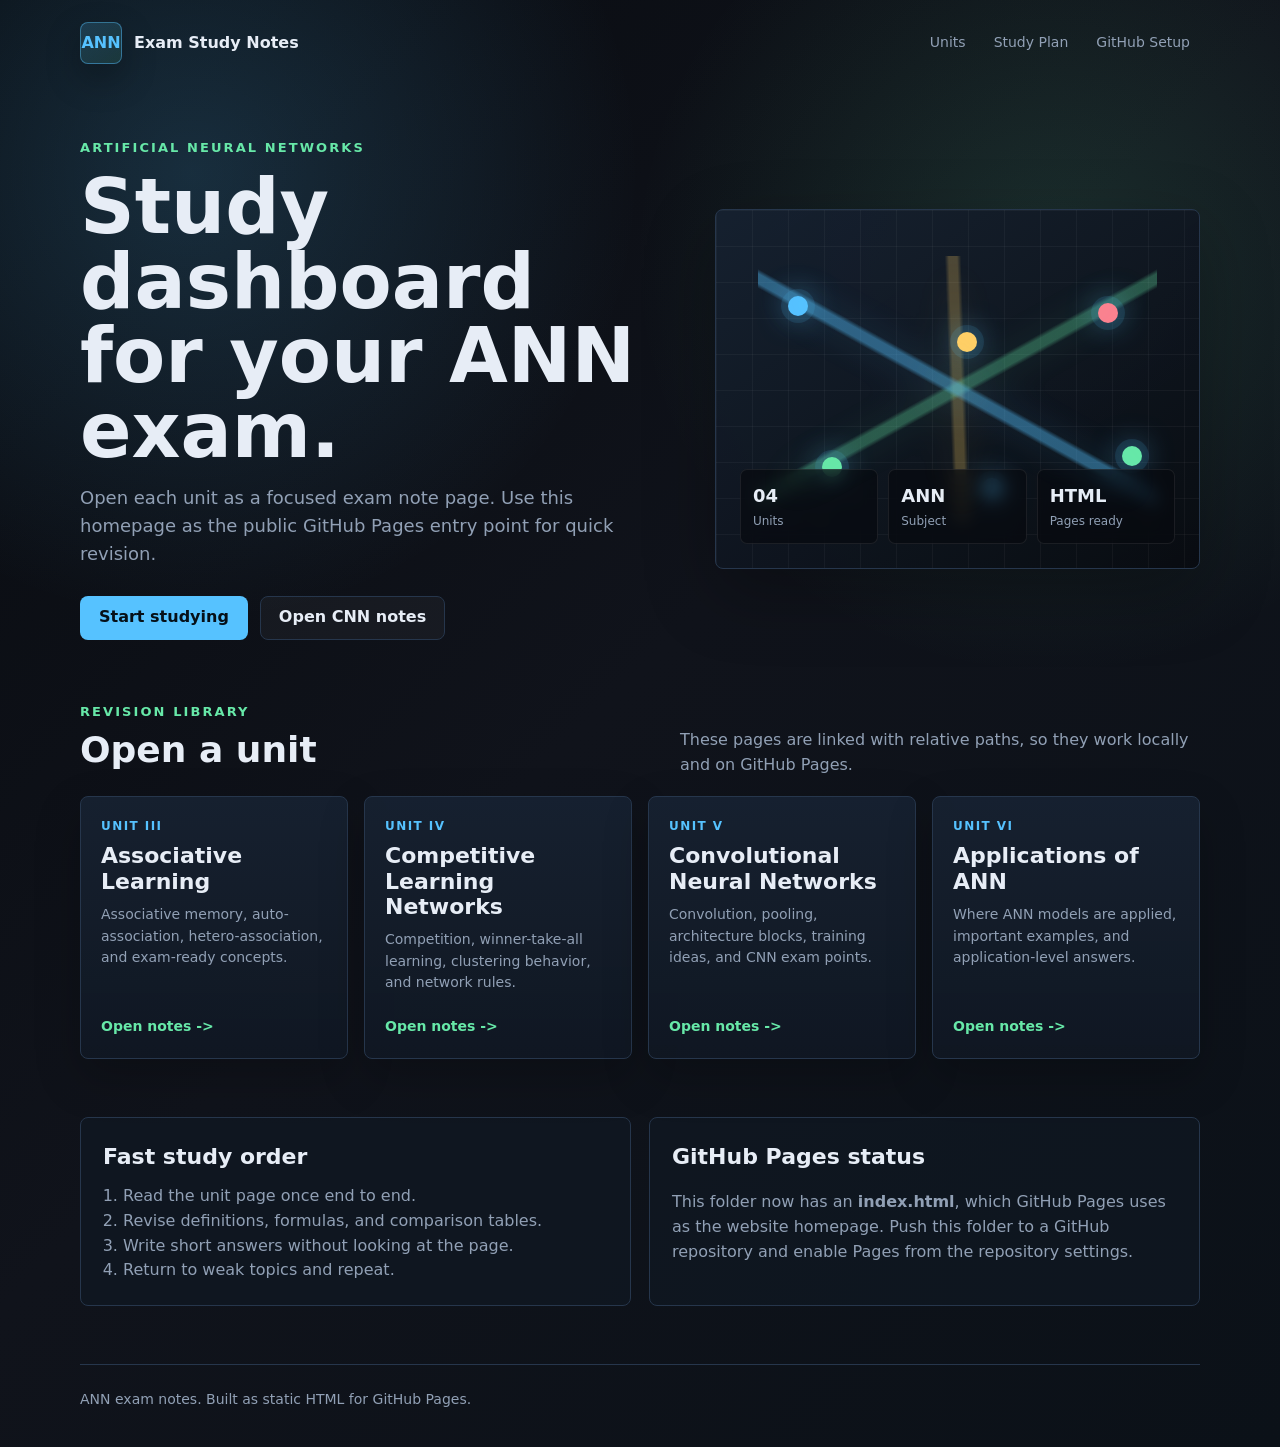
==== index.html @ 89506bb9 "Add ANN study notes site" ====
<!DOCTYPE html>
<html lang="en">
<head>
<meta charset="UTF-8">
<meta name="viewport" content="width=device-width, initial-scale=1.0">
<meta name="description" content="Artificial Neural Networks exam study notes for Units III, IV, V, and VI.">
<title>ANN Exam Study Notes</title>
<style>
:root {
  --bg: #080b10;
  --surface: #101722;
  --surface-2: #162131;
  --border: #26364c;
  --text: #e7edf6;
  --muted: #91a0b5;
  --accent: #56c2ff;
  --accent-2: #67e8a8;
  --accent-3: #ffcf66;
  --accent-4: #ff7f8f;
  --shadow: rgba(0, 0, 0, 0.28);
}

* {
  box-sizing: border-box;
}

html {
  scroll-behavior: smooth;
}

body {
  margin: 0;
  min-height: 100vh;
  background:
    radial-gradient(circle at 15% 12%, rgba(86, 194, 255, 0.18), transparent 28rem),
    radial-gradient(circle at 82% 18%, rgba(103, 232, 168, 0.13), transparent 26rem),
    linear-gradient(135deg, #080b10 0%, #10131b 48%, #0b1118 100%);
  color: var(--text);
  font-family: Inter, ui-sans-serif, system-ui, -apple-system, BlinkMacSystemFont, "Segoe UI", sans-serif;
  line-height: 1.55;
}

a {
  color: inherit;
  text-decoration: none;
}

.shell {
  width: min(1120px, calc(100% - 32px));
  margin: 0 auto;
}

.topbar {
  display: flex;
  align-items: center;
  justify-content: space-between;
  gap: 20px;
  padding: 22px 0;
}

.brand {
  display: flex;
  align-items: center;
  gap: 12px;
  font-weight: 750;
  letter-spacing: 0;
}

.mark {
  width: 42px;
  height: 42px;
  display: grid;
  place-items: center;
  border: 1px solid rgba(86, 194, 255, 0.44);
  border-radius: 8px;
  background: linear-gradient(145deg, rgba(86, 194, 255, 0.18), rgba(103, 232, 168, 0.1));
  box-shadow: 0 14px 34px var(--shadow);
  color: var(--accent);
  font-weight: 900;
}

.nav {
  display: flex;
  align-items: center;
  gap: 8px;
}

.nav a {
  color: var(--muted);
  font-size: 14px;
  padding: 8px 10px;
  border-radius: 7px;
}

.nav a:hover {
  background: rgba(255, 255, 255, 0.06);
  color: var(--text);
}

.hero {
  display: grid;
  grid-template-columns: minmax(0, 1.1fr) minmax(300px, 0.9fr);
  gap: 42px;
  align-items: center;
  padding: 52px 0 44px;
}

.eyebrow {
  color: var(--accent-2);
  font-size: 13px;
  font-weight: 800;
  letter-spacing: 0.16em;
  text-transform: uppercase;
}

h1 {
  margin: 12px 0 16px;
  max-width: 780px;
  font-size: clamp(40px, 7vw, 76px);
  line-height: 0.98;
  letter-spacing: 0;
}

.lead {
  max-width: 670px;
  margin: 0;
  color: var(--muted);
  font-size: 18px;
}

.actions {
  display: flex;
  flex-wrap: wrap;
  gap: 12px;
  margin-top: 28px;
}

.button {
  display: inline-flex;
  align-items: center;
  justify-content: center;
  min-height: 44px;
  padding: 0 18px;
  border: 1px solid transparent;
  border-radius: 8px;
  font-weight: 750;
}

.button.primary {
  background: var(--accent);
  color: #061018;
}

.button.secondary {
  border-color: var(--border);
  background: rgba(255, 255, 255, 0.04);
  color: var(--text);
}

.network {
  position: relative;
  min-height: 360px;
  border: 1px solid var(--border);
  border-radius: 8px;
  overflow: hidden;
  background:
    linear-gradient(90deg, rgba(255, 255, 255, 0.04) 1px, transparent 1px),
    linear-gradient(rgba(255, 255, 255, 0.04) 1px, transparent 1px),
    linear-gradient(145deg, rgba(22, 33, 49, 0.92), rgba(8, 11, 16, 0.94));
  background-size: 36px 36px, 36px 36px, auto;
  box-shadow: 0 24px 70px var(--shadow);
}

.network::before,
.network::after {
  content: "";
  position: absolute;
  inset: 46px 42px;
  background:
    linear-gradient(29deg, transparent 0 48%, rgba(86, 194, 255, 0.46) 49% 51%, transparent 52%),
    linear-gradient(151deg, transparent 0 48%, rgba(103, 232, 168, 0.34) 49% 51%, transparent 52%),
    linear-gradient(88deg, transparent 0 48%, rgba(255, 207, 102, 0.28) 49% 51%, transparent 52%);
  opacity: 0.9;
}

.network::after {
  inset: 72px 70px;
  filter: blur(18px);
  opacity: 0.42;
}

.node {
  position: absolute;
  width: 20px;
  height: 20px;
  border-radius: 999px;
  background: var(--accent);
  box-shadow: 0 0 0 7px rgba(86, 194, 255, 0.12), 0 0 30px rgba(86, 194, 255, 0.72);
}

.node:nth-child(1) { left: 15%; top: 24%; }
.node:nth-child(2) { left: 22%; top: 69%; background: var(--accent-2); }
.node:nth-child(3) { left: 50%; top: 34%; background: var(--accent-3); }
.node:nth-child(4) { left: 55%; top: 75%; background: var(--accent); }
.node:nth-child(5) { left: 79%; top: 26%; background: var(--accent-4); }
.node:nth-child(6) { left: 84%; top: 66%; background: var(--accent-2); }

.panel {
  position: absolute;
  left: 24px;
  right: 24px;
  bottom: 24px;
  display: grid;
  grid-template-columns: repeat(3, 1fr);
  gap: 10px;
}

.metric {
  border: 1px solid rgba(255, 255, 255, 0.08);
  border-radius: 7px;
  background: rgba(8, 11, 16, 0.72);
  padding: 12px;
  backdrop-filter: blur(8px);
}

.metric strong {
  display: block;
  font-size: 18px;
}

.metric span {
  display: block;
  margin-top: 2px;
  color: var(--muted);
  font-size: 12px;
}

.section-head {
  display: flex;
  align-items: end;
  justify-content: space-between;
  gap: 20px;
  margin: 18px 0 18px;
}

.section-head h2 {
  margin: 0;
  font-size: clamp(24px, 4vw, 36px);
}

.section-head p {
  max-width: 520px;
  margin: 0;
  color: var(--muted);
}

.units {
  display: grid;
  grid-template-columns: repeat(4, minmax(0, 1fr));
  gap: 16px;
  padding-bottom: 58px;
}

.unit-card {
  min-height: 250px;
  display: flex;
  flex-direction: column;
  justify-content: space-between;
  gap: 22px;
  border: 1px solid var(--border);
  border-radius: 8px;
  padding: 20px;
  background: linear-gradient(180deg, rgba(22, 33, 49, 0.94), rgba(16, 23, 34, 0.98));
  box-shadow: 0 18px 46px rgba(0, 0, 0, 0.22);
  transition: transform 160ms ease, border-color 160ms ease, background 160ms ease;
}

.unit-card:hover {
  transform: translateY(-4px);
  border-color: rgba(86, 194, 255, 0.64);
  background: linear-gradient(180deg, rgba(25, 40, 59, 0.98), rgba(16, 23, 34, 0.98));
}

.unit-kicker {
  color: var(--accent);
  font-size: 12px;
  font-weight: 850;
  letter-spacing: 0.12em;
  text-transform: uppercase;
}

.unit-card h3 {
  margin: 8px 0 10px;
  font-size: 22px;
  line-height: 1.15;
}

.unit-card p {
  margin: 0;
  color: var(--muted);
  font-size: 14px;
}

.open {
  display: inline-flex;
  align-items: center;
  gap: 8px;
  color: var(--accent-2);
  font-size: 14px;
  font-weight: 800;
}

.quick {
  display: grid;
  grid-template-columns: 1fr 1fr;
  gap: 18px;
  padding: 0 0 58px;
}

.note-box {
  border: 1px solid var(--border);
  border-radius: 8px;
  padding: 22px;
  background: rgba(16, 23, 34, 0.74);
}

.note-box h2 {
  margin: 0 0 10px;
  font-size: 22px;
}

.note-box p,
.note-box li {
  color: var(--muted);
}

.note-box ul,
.note-box ol {
  margin: 10px 0 0;
  padding-left: 20px;
}

footer {
  border-top: 1px solid var(--border);
  color: var(--muted);
  padding: 24px 0 36px;
  font-size: 14px;
}

@media (max-width: 900px) {
  .hero,
  .quick {
    grid-template-columns: 1fr;
  }

  .units {
    grid-template-columns: repeat(2, minmax(0, 1fr));
  }

  .network {
    min-height: 300px;
  }
}

@media (max-width: 640px) {
  .topbar,
  .section-head {
    align-items: flex-start;
    flex-direction: column;
  }

  .nav {
    flex-wrap: wrap;
  }

  .hero {
    padding-top: 32px;
  }

  .units {
    grid-template-columns: 1fr;
  }

  .panel {
    grid-template-columns: 1fr;
  }
}
</style>
</head>
<body>
<div class="shell">
  <header class="topbar">
    <a class="brand" href="./" aria-label="ANN Exam Study Notes home">
      <span class="mark">ANN</span>
      <span>Exam Study Notes</span>
    </a>
    <nav class="nav" aria-label="Main navigation">
      <a href="#units">Units</a>
      <a href="#plan">Study Plan</a>
      <a href="README.md">GitHub Setup</a>
    </nav>
  </header>

  <main>
    <section class="hero" aria-labelledby="page-title">
      <div>
        <div class="eyebrow">Artificial Neural Networks</div>
        <h1 id="page-title">Study dashboard for your ANN exam.</h1>
        <p class="lead">
          Open each unit as a focused exam note page. Use this homepage as the public GitHub Pages entry point for quick revision.
        </p>
        <div class="actions">
          <a class="button primary" href="#units">Start studying</a>
          <a class="button secondary" href="unit5_cnn_notes.html">Open CNN notes</a>
        </div>
      </div>

      <div class="network" aria-hidden="true">
        <span class="node"></span>
        <span class="node"></span>
        <span class="node"></span>
        <span class="node"></span>
        <span class="node"></span>
        <span class="node"></span>
        <div class="panel">
          <div class="metric"><strong>04</strong><span>Units</span></div>
          <div class="metric"><strong>ANN</strong><span>Subject</span></div>
          <div class="metric"><strong>HTML</strong><span>Pages ready</span></div>
        </div>
      </div>
    </section>

    <section id="units" aria-labelledby="units-title">
      <div class="section-head">
        <div>
          <div class="eyebrow">Revision library</div>
          <h2 id="units-title">Open a unit</h2>
        </div>
        <p>These pages are linked with relative paths, so they work locally and on GitHub Pages.</p>
      </div>

      <div class="units">
        <a class="unit-card" href="unit3_associative_learning.html">
          <div>
            <div class="unit-kicker">Unit III</div>
            <h3>Associative Learning</h3>
            <p>Associative memory, auto-association, hetero-association, and exam-ready concepts.</p>
          </div>
          <span class="open">Open notes -></span>
        </a>

        <a class="unit-card" href="unit4_competitive_learning_notes.html">
          <div>
            <div class="unit-kicker">Unit IV</div>
            <h3>Competitive Learning Networks</h3>
            <p>Competition, winner-take-all learning, clustering behavior, and network rules.</p>
          </div>
          <span class="open">Open notes -></span>
        </a>

        <a class="unit-card" href="unit5_cnn_notes.html">
          <div>
            <div class="unit-kicker">Unit V</div>
            <h3>Convolutional Neural Networks</h3>
            <p>Convolution, pooling, architecture blocks, training ideas, and CNN exam points.</p>
          </div>
          <span class="open">Open notes -></span>
        </a>

        <a class="unit-card" href="unit6_ann_applications.html">
          <div>
            <div class="unit-kicker">Unit VI</div>
            <h3>Applications of ANN</h3>
            <p>Where ANN models are applied, important examples, and application-level answers.</p>
          </div>
          <span class="open">Open notes -></span>
        </a>
      </div>
    </section>

    <section id="plan" class="quick" aria-label="Study plan and GitHub Pages reminder">
      <div class="note-box">
        <h2>Fast study order</h2>
        <ol>
          <li>Read the unit page once end to end.</li>
          <li>Revise definitions, formulas, and comparison tables.</li>
          <li>Write short answers without looking at the page.</li>
          <li>Return to weak topics and repeat.</li>
        </ol>
      </div>
      <div class="note-box">
        <h2>GitHub Pages status</h2>
        <p>
          This folder now has an <strong>index.html</strong>, which GitHub Pages uses as the website homepage.
          Push this folder to a GitHub repository and enable Pages from the repository settings.
        </p>
      </div>
    </section>
  </main>

  <footer>
    ANN exam notes. Built as static HTML for GitHub Pages.
  </footer>
</div>
</body>
</html>
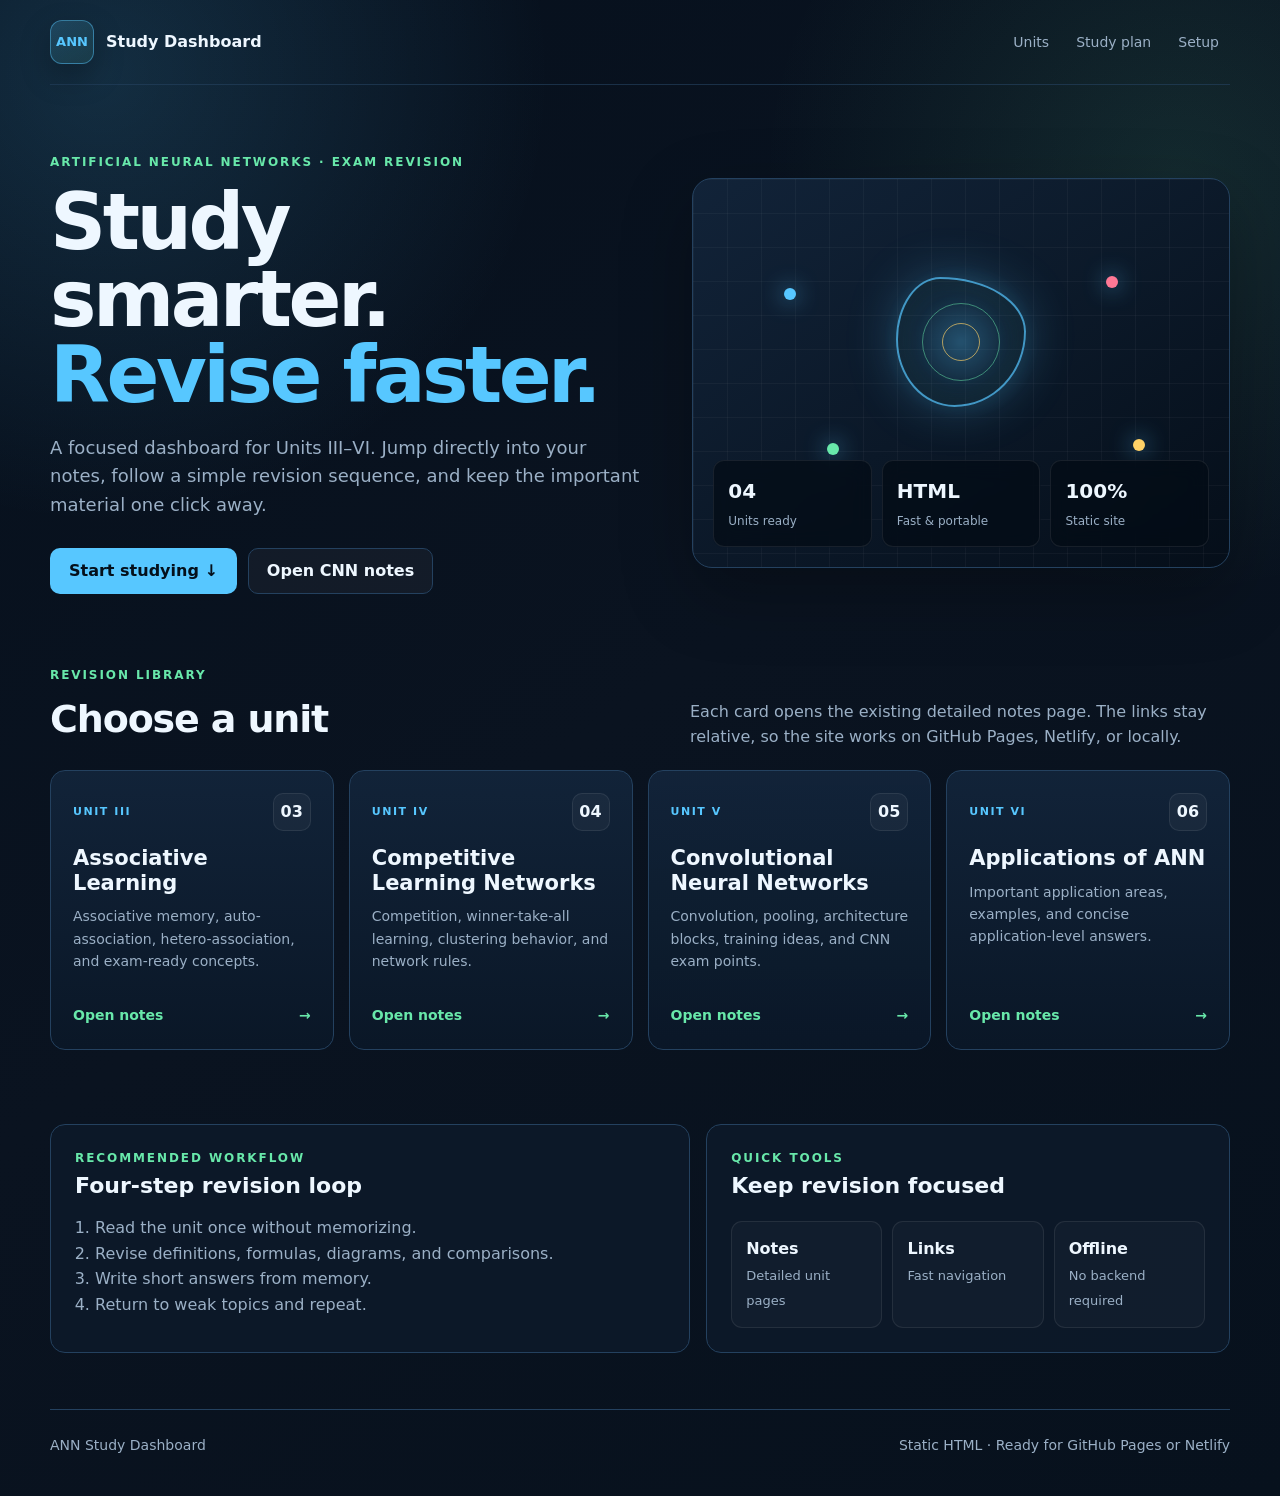
==== commit 53769357: "Redesign ANN study dashboard homepage" ====
--- a/index.html
+++ b/index.html
@@ -3,504 +3,53 @@
 <head>
 <meta charset="UTF-8">
 <meta name="viewport" content="width=device-width, initial-scale=1.0">
-<meta name="description" content="Artificial Neural Networks exam study notes for Units III, IV, V, and VI.">
-<title>ANN Exam Study Notes</title>
+<meta name="description" content="A focused Artificial Neural Networks study dashboard with unit notes, revision tools, and quick exam preparation links.">
+<meta name="theme-color" content="#07111f">
+<meta property="og:title" content="ANN Study Dashboard">
+<meta property="og:description" content="Quick revision dashboard for Artificial Neural Networks Units III–VI.">
+<title>ANN Study Dashboard</title>
 <style>
-:root {
-  --bg: #080b10;
-  --surface: #101722;
-  --surface-2: #162131;
-  --border: #26364c;
-  --text: #e7edf6;
-  --muted: #91a0b5;
-  --accent: #56c2ff;
-  --accent-2: #67e8a8;
-  --accent-3: #ffcf66;
-  --accent-4: #ff7f8f;
-  --shadow: rgba(0, 0, 0, 0.28);
-}
-
-* {
-  box-sizing: border-box;
-}
-
-html {
-  scroll-behavior: smooth;
-}
-
-body {
-  margin: 0;
-  min-height: 100vh;
-  background:
-    radial-gradient(circle at 15% 12%, rgba(86, 194, 255, 0.18), transparent 28rem),
-    radial-gradient(circle at 82% 18%, rgba(103, 232, 168, 0.13), transparent 26rem),
-    linear-gradient(135deg, #080b10 0%, #10131b 48%, #0b1118 100%);
-  color: var(--text);
-  font-family: Inter, ui-sans-serif, system-ui, -apple-system, BlinkMacSystemFont, "Segoe UI", sans-serif;
-  line-height: 1.55;
-}
-
-a {
-  color: inherit;
-  text-decoration: none;
-}
-
-.shell {
-  width: min(1120px, calc(100% - 32px));
-  margin: 0 auto;
-}
-
-.topbar {
-  display: flex;
-  align-items: center;
-  justify-content: space-between;
-  gap: 20px;
-  padding: 22px 0;
-}
-
-.brand {
-  display: flex;
-  align-items: center;
-  gap: 12px;
-  font-weight: 750;
-  letter-spacing: 0;
-}
-
-.mark {
-  width: 42px;
-  height: 42px;
-  display: grid;
-  place-items: center;
-  border: 1px solid rgba(86, 194, 255, 0.44);
-  border-radius: 8px;
-  background: linear-gradient(145deg, rgba(86, 194, 255, 0.18), rgba(103, 232, 168, 0.1));
-  box-shadow: 0 14px 34px var(--shadow);
-  color: var(--accent);
-  font-weight: 900;
-}
-
-.nav {
-  display: flex;
-  align-items: center;
-  gap: 8px;
-}
-
-.nav a {
-  color: var(--muted);
-  font-size: 14px;
-  padding: 8px 10px;
-  border-radius: 7px;
-}
-
-.nav a:hover {
-  background: rgba(255, 255, 255, 0.06);
-  color: var(--text);
-}
-
-.hero {
-  display: grid;
-  grid-template-columns: minmax(0, 1.1fr) minmax(300px, 0.9fr);
-  gap: 42px;
-  align-items: center;
-  padding: 52px 0 44px;
-}
-
-.eyebrow {
-  color: var(--accent-2);
-  font-size: 13px;
-  font-weight: 800;
-  letter-spacing: 0.16em;
-  text-transform: uppercase;
-}
-
-h1 {
-  margin: 12px 0 16px;
-  max-width: 780px;
-  font-size: clamp(40px, 7vw, 76px);
-  line-height: 0.98;
-  letter-spacing: 0;
-}
-
-.lead {
-  max-width: 670px;
-  margin: 0;
-  color: var(--muted);
-  font-size: 18px;
-}
-
-.actions {
-  display: flex;
-  flex-wrap: wrap;
-  gap: 12px;
-  margin-top: 28px;
-}
-
-.button {
-  display: inline-flex;
-  align-items: center;
-  justify-content: center;
-  min-height: 44px;
-  padding: 0 18px;
-  border: 1px solid transparent;
-  border-radius: 8px;
-  font-weight: 750;
-}
-
-.button.primary {
-  background: var(--accent);
-  color: #061018;
-}
-
-.button.secondary {
-  border-color: var(--border);
-  background: rgba(255, 255, 255, 0.04);
-  color: var(--text);
-}
-
-.network {
-  position: relative;
-  min-height: 360px;
-  border: 1px solid var(--border);
-  border-radius: 8px;
-  overflow: hidden;
-  background:
-    linear-gradient(90deg, rgba(255, 255, 255, 0.04) 1px, transparent 1px),
-    linear-gradient(rgba(255, 255, 255, 0.04) 1px, transparent 1px),
-    linear-gradient(145deg, rgba(22, 33, 49, 0.92), rgba(8, 11, 16, 0.94));
-  background-size: 36px 36px, 36px 36px, auto;
-  box-shadow: 0 24px 70px var(--shadow);
-}
-
-.network::before,
-.network::after {
-  content: "";
-  position: absolute;
-  inset: 46px 42px;
-  background:
-    linear-gradient(29deg, transparent 0 48%, rgba(86, 194, 255, 0.46) 49% 51%, transparent 52%),
-    linear-gradient(151deg, transparent 0 48%, rgba(103, 232, 168, 0.34) 49% 51%, transparent 52%),
-    linear-gradient(88deg, transparent 0 48%, rgba(255, 207, 102, 0.28) 49% 51%, transparent 52%);
-  opacity: 0.9;
-}
-
-.network::after {
-  inset: 72px 70px;
-  filter: blur(18px);
-  opacity: 0.42;
-}
-
-.node {
-  position: absolute;
-  width: 20px;
-  height: 20px;
-  border-radius: 999px;
-  background: var(--accent);
-  box-shadow: 0 0 0 7px rgba(86, 194, 255, 0.12), 0 0 30px rgba(86, 194, 255, 0.72);
-}
-
-.node:nth-child(1) { left: 15%; top: 24%; }
-.node:nth-child(2) { left: 22%; top: 69%; background: var(--accent-2); }
-.node:nth-child(3) { left: 50%; top: 34%; background: var(--accent-3); }
-.node:nth-child(4) { left: 55%; top: 75%; background: var(--accent); }
-.node:nth-child(5) { left: 79%; top: 26%; background: var(--accent-4); }
-.node:nth-child(6) { left: 84%; top: 66%; background: var(--accent-2); }
-
-.panel {
-  position: absolute;
-  left: 24px;
-  right: 24px;
-  bottom: 24px;
-  display: grid;
-  grid-template-columns: repeat(3, 1fr);
-  gap: 10px;
-}
-
-.metric {
-  border: 1px solid rgba(255, 255, 255, 0.08);
-  border-radius: 7px;
-  background: rgba(8, 11, 16, 0.72);
-  padding: 12px;
-  backdrop-filter: blur(8px);
-}
-
-.metric strong {
-  display: block;
-  font-size: 18px;
-}
-
-.metric span {
-  display: block;
-  margin-top: 2px;
-  color: var(--muted);
-  font-size: 12px;
-}
-
-.section-head {
-  display: flex;
-  align-items: end;
-  justify-content: space-between;
-  gap: 20px;
-  margin: 18px 0 18px;
-}
-
-.section-head h2 {
-  margin: 0;
-  font-size: clamp(24px, 4vw, 36px);
-}
-
-.section-head p {
-  max-width: 520px;
-  margin: 0;
-  color: var(--muted);
-}
-
-.units {
-  display: grid;
-  grid-template-columns: repeat(4, minmax(0, 1fr));
-  gap: 16px;
-  padding-bottom: 58px;
-}
-
-.unit-card {
-  min-height: 250px;
-  display: flex;
-  flex-direction: column;
-  justify-content: space-between;
-  gap: 22px;
-  border: 1px solid var(--border);
-  border-radius: 8px;
-  padding: 20px;
-  background: linear-gradient(180deg, rgba(22, 33, 49, 0.94), rgba(16, 23, 34, 0.98));
-  box-shadow: 0 18px 46px rgba(0, 0, 0, 0.22);
-  transition: transform 160ms ease, border-color 160ms ease, background 160ms ease;
-}
-
-.unit-card:hover {
-  transform: translateY(-4px);
-  border-color: rgba(86, 194, 255, 0.64);
-  background: linear-gradient(180deg, rgba(25, 40, 59, 0.98), rgba(16, 23, 34, 0.98));
-}
-
-.unit-kicker {
-  color: var(--accent);
-  font-size: 12px;
-  font-weight: 850;
-  letter-spacing: 0.12em;
-  text-transform: uppercase;
-}
-
-.unit-card h3 {
-  margin: 8px 0 10px;
-  font-size: 22px;
-  line-height: 1.15;
-}
-
-.unit-card p {
-  margin: 0;
-  color: var(--muted);
-  font-size: 14px;
-}
-
-.open {
-  display: inline-flex;
-  align-items: center;
-  gap: 8px;
-  color: var(--accent-2);
-  font-size: 14px;
-  font-weight: 800;
-}
-
-.quick {
-  display: grid;
-  grid-template-columns: 1fr 1fr;
-  gap: 18px;
-  padding: 0 0 58px;
-}
-
-.note-box {
-  border: 1px solid var(--border);
-  border-radius: 8px;
-  padding: 22px;
-  background: rgba(16, 23, 34, 0.74);
-}
-
-.note-box h2 {
-  margin: 0 0 10px;
-  font-size: 22px;
-}
-
-.note-box p,
-.note-box li {
-  color: var(--muted);
-}
-
-.note-box ul,
-.note-box ol {
-  margin: 10px 0 0;
-  padding-left: 20px;
-}
-
-footer {
-  border-top: 1px solid var(--border);
-  color: var(--muted);
-  padding: 24px 0 36px;
-  font-size: 14px;
-}
-
-@media (max-width: 900px) {
-  .hero,
-  .quick {
-    grid-template-columns: 1fr;
-  }
-
-  .units {
-    grid-template-columns: repeat(2, minmax(0, 1fr));
-  }
-
-  .network {
-    min-height: 300px;
-  }
-}
-
-@media (max-width: 640px) {
-  .topbar,
-  .section-head {
-    align-items: flex-start;
-    flex-direction: column;
-  }
-
-  .nav {
-    flex-wrap: wrap;
-  }
-
-  .hero {
-    padding-top: 32px;
-  }
-
-  .units {
-    grid-template-columns: 1fr;
-  }
-
-  .panel {
-    grid-template-columns: 1fr;
-  }
-}
+:root{--bg:#06101d;--surface:#0d1a2b;--surface2:#12243a;--border:#24415f;--text:#eef7ff;--muted:#9bb0c6;--cyan:#57c7ff;--green:#68e8aa;--amber:#ffd166;--pink:#ff7895;--shadow:0 24px 70px rgba(0,0,0,.28)}
+*{box-sizing:border-box}html{scroll-behavior:smooth}body{margin:0;min-height:100vh;background:radial-gradient(circle at 8% 5%,rgba(87,199,255,.16),transparent 28rem),radial-gradient(circle at 92% 12%,rgba(104,232,170,.11),transparent 26rem),linear-gradient(145deg,#06101d,#0a1320 48%,#07111d);color:var(--text);font:16px/1.6 Inter,ui-sans-serif,system-ui,-apple-system,BlinkMacSystemFont,"Segoe UI",sans-serif}a{color:inherit;text-decoration:none}.shell{width:min(1180px,calc(100% - 32px));margin:auto}.topbar{display:flex;align-items:center;justify-content:space-between;gap:20px;padding:20px 0;border-bottom:1px solid rgba(36,65,95,.65)}.brand{display:flex;align-items:center;gap:12px;font-weight:800}.mark{display:grid;place-items:center;width:44px;height:44px;border:1px solid rgba(87,199,255,.45);border-radius:12px;background:linear-gradient(145deg,rgba(87,199,255,.18),rgba(104,232,170,.08));color:var(--cyan);box-shadow:0 12px 30px rgba(0,0,0,.25);font-size:13px}.nav{display:flex;gap:5px;flex-wrap:wrap}.nav a{padding:8px 11px;border-radius:9px;color:var(--muted);font-size:14px}.nav a:hover,.nav a:focus-visible{background:rgba(255,255,255,.06);color:var(--text);outline:none}.hero{display:grid;grid-template-columns:1.05fr .95fr;gap:48px;align-items:center;padding:68px 0 54px}.eyebrow{color:var(--green);font-size:12px;font-weight:850;letter-spacing:.16em;text-transform:uppercase}.hero h1{font-size:clamp(42px,7vw,78px);line-height:.98;letter-spacing:-.045em;margin:12px 0 20px;max-width:760px}.hero h1 span{color:var(--cyan)}.lead{max-width:670px;color:var(--muted);font-size:18px;margin:0}.actions{display:flex;flex-wrap:wrap;gap:11px;margin-top:28px}.button{display:inline-flex;align-items:center;justify-content:center;min-height:46px;padding:0 18px;border-radius:10px;font-weight:800;border:1px solid transparent;transition:transform .15s ease,border-color .15s ease,background .15s ease}.button:hover{transform:translateY(-2px)}.primary{background:var(--cyan);color:#04101b}.secondary{border-color:var(--border);background:rgba(255,255,255,.04)}.hero-card{position:relative;min-height:390px;border:1px solid var(--border);border-radius:20px;overflow:hidden;background:linear-gradient(145deg,rgba(18,36,58,.95),rgba(5,14,25,.98));box-shadow:var(--shadow)}.hero-card:before{content:"";position:absolute;inset:0;background-image:linear-gradient(rgba(255,255,255,.035) 1px,transparent 1px),linear-gradient(90deg,rgba(255,255,255,.035) 1px,transparent 1px);background-size:34px 34px}.pulse{position:absolute;width:160px;height:160px;border-radius:50%;left:50%;top:42%;transform:translate(-50%,-50%);background:radial-gradient(circle,rgba(87,199,255,.32),rgba(87,199,255,.08) 42%,transparent 70%);filter:blur(1px)}.brain{position:absolute;left:50%;top:42%;transform:translate(-50%,-50%);width:130px;height:130px;border:2px solid rgba(87,199,255,.72);border-radius:34% 66% 55% 45%/48% 42% 58% 52%;box-shadow:0 0 50px rgba(87,199,255,.28),inset 0 0 30px rgba(104,232,170,.08)}.brain:before,.brain:after{content:"";position:absolute;border:1px solid rgba(104,232,170,.5);border-radius:50%;inset:24px}.brain:after{inset:44px;border-color:rgba(255,209,102,.65)}.node{position:absolute;width:12px;height:12px;border-radius:50%;background:var(--cyan);box-shadow:0 0 22px rgba(87,199,255,.8)}.n1{left:17%;top:28%}.n2{left:25%;top:68%;background:var(--green)}.n3{left:77%;top:25%;background:var(--pink)}.n4{left:82%;top:67%;background:var(--amber)}.stats{position:absolute;left:20px;right:20px;bottom:20px;display:grid;grid-template-columns:repeat(3,1fr);gap:10px}.stat{padding:14px;border:1px solid rgba(255,255,255,.08);border-radius:11px;background:rgba(4,12,22,.72);backdrop-filter:blur(10px)}.stat strong{display:block;font-size:20px}.stat span{color:var(--muted);font-size:12px}.section{padding:18px 0 56px}.section-head{display:flex;align-items:end;justify-content:space-between;gap:20px;margin-bottom:20px}.section-head h2{margin:4px 0 0;font-size:clamp(27px,4vw,38px);letter-spacing:-.03em}.section-head p{max-width:540px;color:var(--muted);margin:0}.units{display:grid;grid-template-columns:repeat(4,1fr);gap:15px}.unit-card{position:relative;min-height:280px;padding:22px;border:1px solid var(--border);border-radius:15px;background:linear-gradient(180deg,rgba(18,36,58,.94),rgba(10,23,39,.98));display:flex;flex-direction:column;justify-content:space-between;transition:transform .16s ease,border-color .16s ease,box-shadow .16s ease}.unit-card:hover,.unit-card:focus-visible{transform:translateY(-5px);border-color:rgba(87,199,255,.65);box-shadow:0 20px 50px rgba(0,0,0,.25);outline:none}.unit-number{display:flex;align-items:center;justify-content:space-between}.unit-kicker{color:var(--cyan);font-size:11px;font-weight:850;letter-spacing:.14em;text-transform:uppercase}.unit-icon{display:grid;place-items:center;width:38px;height:38px;border:1px solid rgba(255,255,255,.08);border-radius:10px;background:rgba(255,255,255,.04);font-weight:800}.unit-card h3{font-size:21px;line-height:1.18;margin:15px 0 10px}.unit-card p{margin:0;color:var(--muted);font-size:14px}.open{display:flex;align-items:center;justify-content:space-between;margin-top:22px;color:var(--green);font-size:14px;font-weight:800}.arrow{transition:transform .15s}.unit-card:hover .arrow{transform:translateX(4px)}.quick{display:grid;grid-template-columns:1.1fr .9fr;gap:16px}.box{border:1px solid var(--border);border-radius:15px;padding:24px;background:rgba(13,26,43,.78)}.box h2{margin:0 0 10px;font-size:22px}.box p,.box li{color:var(--muted)}.box ol{margin:12px 0 0;padding-left:20px}.tools{display:grid;grid-template-columns:repeat(3,1fr);gap:10px;margin-top:18px}.tool{padding:14px;border:1px solid rgba(255,255,255,.08);border-radius:11px;background:rgba(255,255,255,.025)}.tool strong{display:block}.tool span{color:var(--muted);font-size:13px}footer{border-top:1px solid var(--border);padding:24px 0 40px;color:var(--muted);font-size:14px}.footer-row{display:flex;justify-content:space-between;gap:16px;flex-wrap:wrap}@media(max-width:950px){.hero{grid-template-columns:1fr}.units{grid-template-columns:repeat(2,1fr)}.quick{grid-template-columns:1fr}}@media(max-width:620px){.shell{width:min(100% - 22px,1180px)}.topbar{align-items:flex-start;flex-direction:column}.hero{padding:44px 0 38px;gap:30px}.hero h1{font-size:clamp(40px,14vw,60px)}.hero-card{min-height:330px}.stats{grid-template-columns:1fr}.units{grid-template-columns:1fr}.unit-card{min-height:220px}.section-head{align-items:flex-start;flex-direction:column}.tools{grid-template-columns:1fr}.actions .button{width:100%}}
+@media(prefers-reduced-motion:reduce){html{scroll-behavior:auto}.button,.unit-card{transition:none}.unit-card:hover,.button:hover{transform:none}}
 </style>
 </head>
 <body>
 <div class="shell">
-  <header class="topbar">
-    <a class="brand" href="./" aria-label="ANN Exam Study Notes home">
-      <span class="mark">ANN</span>
-      <span>Exam Study Notes</span>
-    </a>
-    <nav class="nav" aria-label="Main navigation">
-      <a href="#units">Units</a>
-      <a href="#plan">Study Plan</a>
-      <a href="README.md">GitHub Setup</a>
-    </nav>
-  </header>
-
-  <main>
-    <section class="hero" aria-labelledby="page-title">
-      <div>
-        <div class="eyebrow">Artificial Neural Networks</div>
-        <h1 id="page-title">Study dashboard for your ANN exam.</h1>
-        <p class="lead">
-          Open each unit as a focused exam note page. Use this homepage as the public GitHub Pages entry point for quick revision.
-        </p>
-        <div class="actions">
-          <a class="button primary" href="#units">Start studying</a>
-          <a class="button secondary" href="unit5_cnn_notes.html">Open CNN notes</a>
-        </div>
-      </div>
-
-      <div class="network" aria-hidden="true">
-        <span class="node"></span>
-        <span class="node"></span>
-        <span class="node"></span>
-        <span class="node"></span>
-        <span class="node"></span>
-        <span class="node"></span>
-        <div class="panel">
-          <div class="metric"><strong>04</strong><span>Units</span></div>
-          <div class="metric"><strong>ANN</strong><span>Subject</span></div>
-          <div class="metric"><strong>HTML</strong><span>Pages ready</span></div>
-        </div>
-      </div>
-    </section>
-
-    <section id="units" aria-labelledby="units-title">
-      <div class="section-head">
-        <div>
-          <div class="eyebrow">Revision library</div>
-          <h2 id="units-title">Open a unit</h2>
-        </div>
-        <p>These pages are linked with relative paths, so they work locally and on GitHub Pages.</p>
-      </div>
-
-      <div class="units">
-        <a class="unit-card" href="unit3_associative_learning.html">
-          <div>
-            <div class="unit-kicker">Unit III</div>
-            <h3>Associative Learning</h3>
-            <p>Associative memory, auto-association, hetero-association, and exam-ready concepts.</p>
-          </div>
-          <span class="open">Open notes -></span>
-        </a>
-
-        <a class="unit-card" href="unit4_competitive_learning_notes.html">
-          <div>
-            <div class="unit-kicker">Unit IV</div>
-            <h3>Competitive Learning Networks</h3>
-            <p>Competition, winner-take-all learning, clustering behavior, and network rules.</p>
-          </div>
-          <span class="open">Open notes -></span>
-        </a>
-
-        <a class="unit-card" href="unit5_cnn_notes.html">
-          <div>
-            <div class="unit-kicker">Unit V</div>
-            <h3>Convolutional Neural Networks</h3>
-            <p>Convolution, pooling, architecture blocks, training ideas, and CNN exam points.</p>
-          </div>
-          <span class="open">Open notes -></span>
-        </a>
-
-        <a class="unit-card" href="unit6_ann_applications.html">
-          <div>
-            <div class="unit-kicker">Unit VI</div>
-            <h3>Applications of ANN</h3>
-            <p>Where ANN models are applied, important examples, and application-level answers.</p>
-          </div>
-          <span class="open">Open notes -></span>
-        </a>
-      </div>
-    </section>
-
-    <section id="plan" class="quick" aria-label="Study plan and GitHub Pages reminder">
-      <div class="note-box">
-        <h2>Fast study order</h2>
-        <ol>
-          <li>Read the unit page once end to end.</li>
-          <li>Revise definitions, formulas, and comparison tables.</li>
-          <li>Write short answers without looking at the page.</li>
-          <li>Return to weak topics and repeat.</li>
-        </ol>
-      </div>
-      <div class="note-box">
-        <h2>GitHub Pages status</h2>
-        <p>
-          This folder now has an <strong>index.html</strong>, which GitHub Pages uses as the website homepage.
-          Push this folder to a GitHub repository and enable Pages from the repository settings.
-        </p>
-      </div>
-    </section>
-  </main>
-
-  <footer>
-    ANN exam notes. Built as static HTML for GitHub Pages.
-  </footer>
+<header class="topbar">
+<a class="brand" href="./" aria-label="ANN Study Dashboard home"><span class="mark">ANN</span><span>Study Dashboard</span></a>
+<nav class="nav" aria-label="Main navigation"><a href="#units">Units</a><a href="#plan">Study plan</a><a href="README.md">Setup</a></nav>
+</header>
+<main>
+<section class="hero" aria-labelledby="page-title">
+<div>
+<div class="eyebrow">Artificial Neural Networks · Exam Revision</div>
+<h1>Study smarter. <span>Revise faster.</span></h1>
+<p class="lead">A focused dashboard for Units III–VI. Jump directly into your notes, follow a simple revision sequence, and keep the important material one click away.</p>
+<div class="actions"><a class="button primary" href="#units">Start studying ↓</a><a class="button secondary" href="unit5_cnn_notes.html">Open CNN notes</a></div>
+</div>
+<div class="hero-card" aria-label="Artificial neural network visual">
+<div class="pulse"></div><div class="brain"></div><span class="node n1"></span><span class="node n2"></span><span class="node n3"></span><span class="node n4"></span>
+<div class="stats"><div class="stat"><strong>04</strong><span>Units ready</span></div><div class="stat"><strong>HTML</strong><span>Fast & portable</span></div><div class="stat"><strong>100%</strong><span>Static site</span></div></div>
+</div>
+</section>
+<section id="units" class="section" aria-labelledby="units-title">
+<div class="section-head"><div><div class="eyebrow">Revision library</div><h2 id="units-title">Choose a unit</h2></div><p>Each card opens the existing detailed notes page. The links stay relative, so the site works on GitHub Pages, Netlify, or locally.</p></div>
+<div class="units">
+<a class="unit-card" href="unit3_associative_learning.html"><div><div class="unit-number"><span class="unit-kicker">Unit III</span><span class="unit-icon">03</span></div><h3>Associative Learning</h3><p>Associative memory, auto-association, hetero-association, and exam-ready concepts.</p></div><span class="open">Open notes <span class="arrow">→</span></span></a>
+<a class="unit-card" href="unit4_competitive_learning_notes.html"><div><div class="unit-number"><span class="unit-kicker">Unit IV</span><span class="unit-icon">04</span></div><h3>Competitive Learning Networks</h3><p>Competition, winner-take-all learning, clustering behavior, and network rules.</p></div><span class="open">Open notes <span class="arrow">→</span></span></a>
+<a class="unit-card" href="unit5_cnn_notes.html"><div><div class="unit-number"><span class="unit-kicker">Unit V</span><span class="unit-icon">05</span></div><h3>Convolutional Neural Networks</h3><p>Convolution, pooling, architecture blocks, training ideas, and CNN exam points.</p></div><span class="open">Open notes <span class="arrow">→</span></span></a>
+<a class="unit-card" href="unit6_ann_applications.html"><div><div class="unit-number"><span class="unit-kicker">Unit VI</span><span class="unit-icon">06</span></div><h3>Applications of ANN</h3><p>Important application areas, examples, and concise application-level answers.</p></div><span class="open">Open notes <span class="arrow">→</span></span></a>
+</div>
+</section>
+<section id="plan" class="section" aria-label="Study plan">
+<div class="quick">
+<div class="box"><div class="eyebrow">Recommended workflow</div><h2>Four-step revision loop</h2><ol><li>Read the unit once without memorizing.</li><li>Revise definitions, formulas, diagrams, and comparisons.</li><li>Write short answers from memory.</li><li>Return to weak topics and repeat.</li></ol></div>
+<div class="box"><div class="eyebrow">Quick tools</div><h2>Keep revision focused</h2><div class="tools"><div class="tool"><strong>Notes</strong><span>Detailed unit pages</span></div><div class="tool"><strong>Links</strong><span>Fast navigation</span></div><div class="tool"><strong>Offline</strong><span>No backend required</span></div></div></div>
+</div>
+</section>
+</main>
+<footer><div class="footer-row"><span>ANN Study Dashboard</span><span>Static HTML · Ready for GitHub Pages or Netlify</span></div></footer>
 </div>
 </body>
 </html>
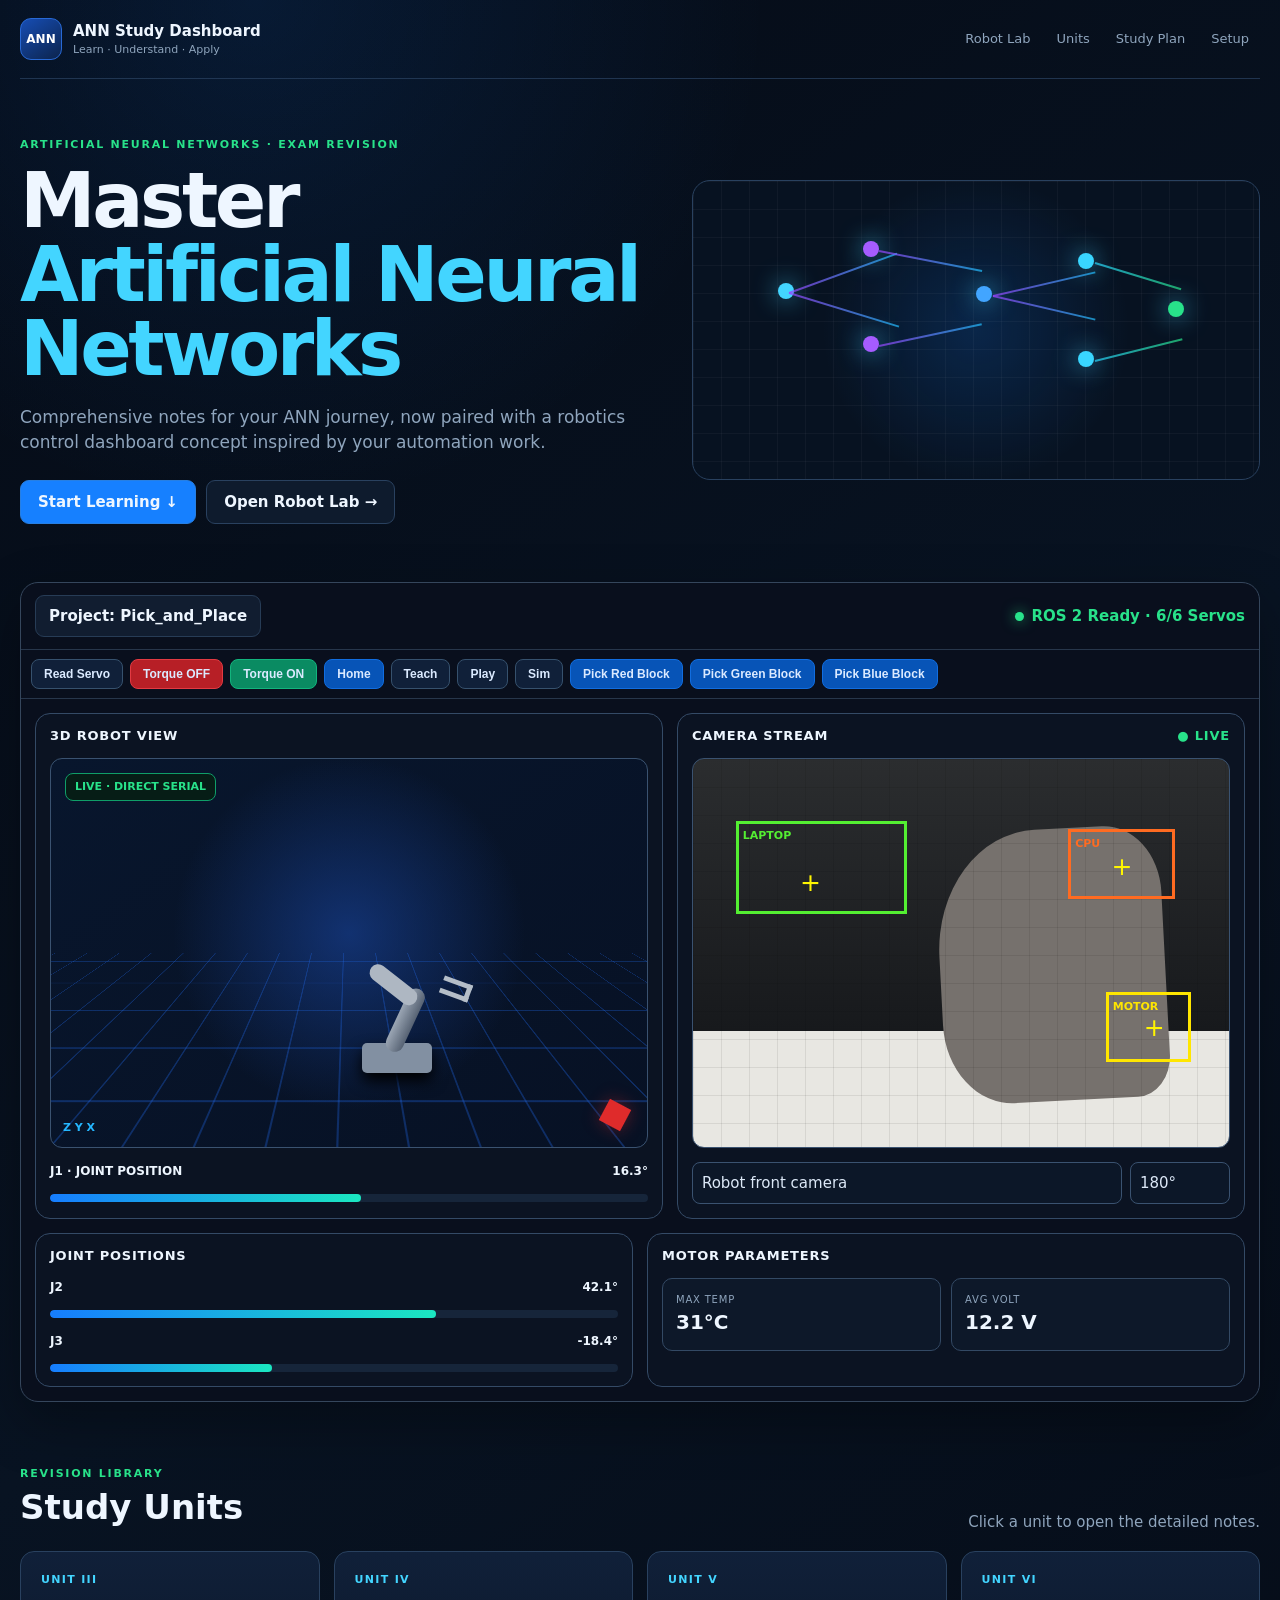
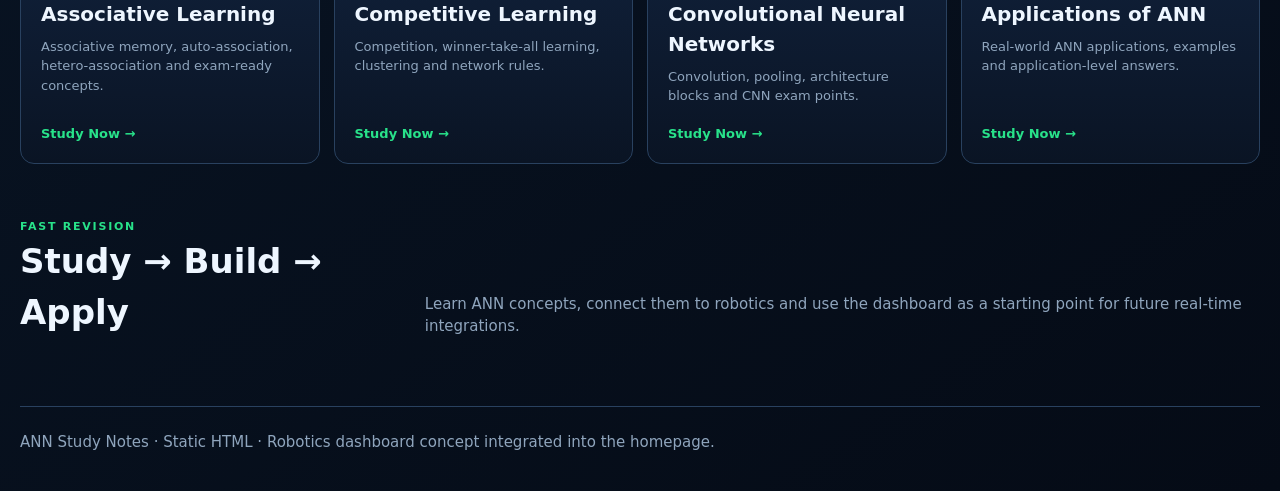
==== commit d8651523: "Add robotics control dashboard to ANN homepage" ====
--- a/index.html
+++ b/index.html
@@ -3,53 +3,48 @@
 <head>
 <meta charset="UTF-8">
 <meta name="viewport" content="width=device-width, initial-scale=1.0">
-<meta name="description" content="A focused Artificial Neural Networks study dashboard with unit notes, revision tools, and quick exam preparation links.">
+<meta name="description" content="ANN Study Dashboard with exam notes and a robotics control dashboard concept.">
 <meta name="theme-color" content="#07111f">
 <meta property="og:title" content="ANN Study Dashboard">
-<meta property="og:description" content="Quick revision dashboard for Artificial Neural Networks Units III–VI.">
+<meta property="og:description" content="Artificial Neural Networks revision dashboard with an integrated robotics control interface.">
 <title>ANN Study Dashboard</title>
 <style>
-:root{--bg:#06101d;--surface:#0d1a2b;--surface2:#12243a;--border:#24415f;--text:#eef7ff;--muted:#9bb0c6;--cyan:#57c7ff;--green:#68e8aa;--amber:#ffd166;--pink:#ff7895;--shadow:0 24px 70px rgba(0,0,0,.28)}
-*{box-sizing:border-box}html{scroll-behavior:smooth}body{margin:0;min-height:100vh;background:radial-gradient(circle at 8% 5%,rgba(87,199,255,.16),transparent 28rem),radial-gradient(circle at 92% 12%,rgba(104,232,170,.11),transparent 26rem),linear-gradient(145deg,#06101d,#0a1320 48%,#07111d);color:var(--text);font:16px/1.6 Inter,ui-sans-serif,system-ui,-apple-system,BlinkMacSystemFont,"Segoe UI",sans-serif}a{color:inherit;text-decoration:none}.shell{width:min(1180px,calc(100% - 32px));margin:auto}.topbar{display:flex;align-items:center;justify-content:space-between;gap:20px;padding:20px 0;border-bottom:1px solid rgba(36,65,95,.65)}.brand{display:flex;align-items:center;gap:12px;font-weight:800}.mark{display:grid;place-items:center;width:44px;height:44px;border:1px solid rgba(87,199,255,.45);border-radius:12px;background:linear-gradient(145deg,rgba(87,199,255,.18),rgba(104,232,170,.08));color:var(--cyan);box-shadow:0 12px 30px rgba(0,0,0,.25);font-size:13px}.nav{display:flex;gap:5px;flex-wrap:wrap}.nav a{padding:8px 11px;border-radius:9px;color:var(--muted);font-size:14px}.nav a:hover,.nav a:focus-visible{background:rgba(255,255,255,.06);color:var(--text);outline:none}.hero{display:grid;grid-template-columns:1.05fr .95fr;gap:48px;align-items:center;padding:68px 0 54px}.eyebrow{color:var(--green);font-size:12px;font-weight:850;letter-spacing:.16em;text-transform:uppercase}.hero h1{font-size:clamp(42px,7vw,78px);line-height:.98;letter-spacing:-.045em;margin:12px 0 20px;max-width:760px}.hero h1 span{color:var(--cyan)}.lead{max-width:670px;color:var(--muted);font-size:18px;margin:0}.actions{display:flex;flex-wrap:wrap;gap:11px;margin-top:28px}.button{display:inline-flex;align-items:center;justify-content:center;min-height:46px;padding:0 18px;border-radius:10px;font-weight:800;border:1px solid transparent;transition:transform .15s ease,border-color .15s ease,background .15s ease}.button:hover{transform:translateY(-2px)}.primary{background:var(--cyan);color:#04101b}.secondary{border-color:var(--border);background:rgba(255,255,255,.04)}.hero-card{position:relative;min-height:390px;border:1px solid var(--border);border-radius:20px;overflow:hidden;background:linear-gradient(145deg,rgba(18,36,58,.95),rgba(5,14,25,.98));box-shadow:var(--shadow)}.hero-card:before{content:"";position:absolute;inset:0;background-image:linear-gradient(rgba(255,255,255,.035) 1px,transparent 1px),linear-gradient(90deg,rgba(255,255,255,.035) 1px,transparent 1px);background-size:34px 34px}.pulse{position:absolute;width:160px;height:160px;border-radius:50%;left:50%;top:42%;transform:translate(-50%,-50%);background:radial-gradient(circle,rgba(87,199,255,.32),rgba(87,199,255,.08) 42%,transparent 70%);filter:blur(1px)}.brain{position:absolute;left:50%;top:42%;transform:translate(-50%,-50%);width:130px;height:130px;border:2px solid rgba(87,199,255,.72);border-radius:34% 66% 55% 45%/48% 42% 58% 52%;box-shadow:0 0 50px rgba(87,199,255,.28),inset 0 0 30px rgba(104,232,170,.08)}.brain:before,.brain:after{content:"";position:absolute;border:1px solid rgba(104,232,170,.5);border-radius:50%;inset:24px}.brain:after{inset:44px;border-color:rgba(255,209,102,.65)}.node{position:absolute;width:12px;height:12px;border-radius:50%;background:var(--cyan);box-shadow:0 0 22px rgba(87,199,255,.8)}.n1{left:17%;top:28%}.n2{left:25%;top:68%;background:var(--green)}.n3{left:77%;top:25%;background:var(--pink)}.n4{left:82%;top:67%;background:var(--amber)}.stats{position:absolute;left:20px;right:20px;bottom:20px;display:grid;grid-template-columns:repeat(3,1fr);gap:10px}.stat{padding:14px;border:1px solid rgba(255,255,255,.08);border-radius:11px;background:rgba(4,12,22,.72);backdrop-filter:blur(10px)}.stat strong{display:block;font-size:20px}.stat span{color:var(--muted);font-size:12px}.section{padding:18px 0 56px}.section-head{display:flex;align-items:end;justify-content:space-between;gap:20px;margin-bottom:20px}.section-head h2{margin:4px 0 0;font-size:clamp(27px,4vw,38px);letter-spacing:-.03em}.section-head p{max-width:540px;color:var(--muted);margin:0}.units{display:grid;grid-template-columns:repeat(4,1fr);gap:15px}.unit-card{position:relative;min-height:280px;padding:22px;border:1px solid var(--border);border-radius:15px;background:linear-gradient(180deg,rgba(18,36,58,.94),rgba(10,23,39,.98));display:flex;flex-direction:column;justify-content:space-between;transition:transform .16s ease,border-color .16s ease,box-shadow .16s ease}.unit-card:hover,.unit-card:focus-visible{transform:translateY(-5px);border-color:rgba(87,199,255,.65);box-shadow:0 20px 50px rgba(0,0,0,.25);outline:none}.unit-number{display:flex;align-items:center;justify-content:space-between}.unit-kicker{color:var(--cyan);font-size:11px;font-weight:850;letter-spacing:.14em;text-transform:uppercase}.unit-icon{display:grid;place-items:center;width:38px;height:38px;border:1px solid rgba(255,255,255,.08);border-radius:10px;background:rgba(255,255,255,.04);font-weight:800}.unit-card h3{font-size:21px;line-height:1.18;margin:15px 0 10px}.unit-card p{margin:0;color:var(--muted);font-size:14px}.open{display:flex;align-items:center;justify-content:space-between;margin-top:22px;color:var(--green);font-size:14px;font-weight:800}.arrow{transition:transform .15s}.unit-card:hover .arrow{transform:translateX(4px)}.quick{display:grid;grid-template-columns:1.1fr .9fr;gap:16px}.box{border:1px solid var(--border);border-radius:15px;padding:24px;background:rgba(13,26,43,.78)}.box h2{margin:0 0 10px;font-size:22px}.box p,.box li{color:var(--muted)}.box ol{margin:12px 0 0;padding-left:20px}.tools{display:grid;grid-template-columns:repeat(3,1fr);gap:10px;margin-top:18px}.tool{padding:14px;border:1px solid rgba(255,255,255,.08);border-radius:11px;background:rgba(255,255,255,.025)}.tool strong{display:block}.tool span{color:var(--muted);font-size:13px}footer{border-top:1px solid var(--border);padding:24px 0 40px;color:var(--muted);font-size:14px}.footer-row{display:flex;justify-content:space-between;gap:16px;flex-wrap:wrap}@media(max-width:950px){.hero{grid-template-columns:1fr}.units{grid-template-columns:repeat(2,1fr)}.quick{grid-template-columns:1fr}}@media(max-width:620px){.shell{width:min(100% - 22px,1180px)}.topbar{align-items:flex-start;flex-direction:column}.hero{padding:44px 0 38px;gap:30px}.hero h1{font-size:clamp(40px,14vw,60px)}.hero-card{min-height:330px}.stats{grid-template-columns:1fr}.units{grid-template-columns:1fr}.unit-card{min-height:220px}.section-head{align-items:flex-start;flex-direction:column}.tools{grid-template-columns:1fr}.actions .button{width:100%}}
-@media(prefers-reduced-motion:reduce){html{scroll-behavior:auto}.button,.unit-card{transition:none}.unit-card:hover,.button:hover{transform:none}}
+:root{--bg:#050b16;--panel:#0b1424;--panel2:#101d31;--line:#29415f;--text:#eef6ff;--muted:#8fa5bd;--blue:#1680ff;--cyan:#43d5ff;--green:#28e28a;--red:#df2b2b;--amber:#ffd24a;--shadow:0 20px 55px rgba(0,0,0,.32)}
+*{box-sizing:border-box}html{scroll-behavior:smooth}body{margin:0;background:radial-gradient(circle at 20% 0%,rgba(22,128,255,.12),transparent 32rem),linear-gradient(145deg,#050b16,#081322 50%,#050b16);color:var(--text);font:15px/1.5 Inter,ui-sans-serif,system-ui,-apple-system,"Segoe UI",sans-serif}a{color:inherit;text-decoration:none}.shell{width:min(1240px,calc(100% - 28px));margin:auto}.topbar{display:flex;align-items:center;justify-content:space-between;gap:18px;padding:18px 0;border-bottom:1px solid rgba(41,65,95,.75)}.brand{display:flex;align-items:center;gap:11px;font-weight:850}.mark{display:grid;place-items:center;width:42px;height:42px;border-radius:11px;background:linear-gradient(145deg,#164db4,#0c244d);border:1px solid #2869d5;color:#fff;font-size:12px}.brand small{display:block;color:var(--muted);font-weight:500;font-size:11px}.nav{display:flex;gap:4px;flex-wrap:wrap}.nav a{padding:8px 11px;border-radius:8px;color:var(--muted);font-size:13px}.nav a:hover,.nav a:focus-visible{background:#11233b;color:#fff;outline:none}.hero{display:grid;grid-template-columns:1fr .9fr;gap:40px;align-items:center;padding:58px 0 40px}.eyebrow{color:var(--green);font-size:11px;font-weight:850;letter-spacing:.16em;text-transform:uppercase}.hero h1{font-size:clamp(42px,7vw,76px);line-height:.98;letter-spacing:-.045em;margin:10px 0 18px}.hero h1 span{color:var(--cyan)}.lead{max-width:660px;color:var(--muted);font-size:17px}.actions{display:flex;gap:10px;flex-wrap:wrap;margin-top:24px}.button{min-height:44px;padding:0 17px;display:inline-flex;align-items:center;justify-content:center;border-radius:9px;border:1px solid var(--line);font-weight:800}.primary{background:var(--blue);border-color:#277fe2}.secondary{background:#0e1b2d}.button:hover{transform:translateY(-2px)}.hero-visual{height:300px;border:1px solid var(--line);border-radius:18px;background:radial-gradient(circle at center,rgba(22,128,255,.18),transparent 48%),#071221;position:relative;overflow:hidden}.hero-visual:before{content:"";position:absolute;inset:0;background-image:linear-gradient(rgba(255,255,255,.035) 1px,transparent 1px),linear-gradient(90deg,rgba(255,255,255,.035) 1px,transparent 1px);background-size:28px 28px}.neuron{position:absolute;width:16px;height:16px;border-radius:50%;background:var(--cyan);box-shadow:0 0 24px rgba(67,213,255,.8)}.neuron:nth-child(1){left:15%;top:34%}.neuron:nth-child(2){left:30%;top:20%;background:#a65cff}.neuron:nth-child(3){left:30%;top:52%;background:#a65cff}.neuron:nth-child(4){left:50%;top:35%;background:#42a5ff}.neuron:nth-child(5){left:68%;top:24%;background:#39d6ff}.neuron:nth-child(6){left:68%;top:57%;background:#39d6ff}.neuron:nth-child(7){left:84%;top:40%;background:var(--green)}.wire{position:absolute;height:2px;background:linear-gradient(90deg,#9a43ff,#21bfff);transform-origin:left center;opacity:.7}.w1{left:17%;top:37%;width:115px;transform:rotate(-20deg)}.w2{left:17%;top:37%;width:115px;transform:rotate(17deg)}.w3{left:33%;top:23%;width:105px;transform:rotate(11deg)}.w4{left:33%;top:55%;width:105px;transform:rotate(-12deg)}.w5{left:53%;top:38%;width:105px;transform:rotate(-13deg)}.w6{left:53%;top:38%;width:105px;transform:rotate(13deg)}.w7{left:71%;top:27%;width:90px;transform:rotate(17deg);background:linear-gradient(90deg,#28d7ff,#28e28a)}.w8{left:71%;top:60%;width:90px;transform:rotate(-14deg);background:linear-gradient(90deg,#28d7ff,#28e28a)}
+.robot{margin:18px 0 54px;border:1px solid #35465c;border-radius:18px;background:#090f1d;box-shadow:var(--shadow);overflow:hidden}.robot-head{display:flex;align-items:center;justify-content:space-between;gap:14px;padding:12px 14px;border-bottom:1px solid #27364b}.project{font-weight:800;background:#111d30;border:1px solid #273c56;padding:9px 13px;border-radius:9px}.status{display:flex;align-items:center;gap:8px;color:var(--green);font-weight:750}.dot{width:9px;height:9px;border-radius:50%;background:var(--green);box-shadow:0 0 14px rgba(40,226,138,.75)}.robot-actions{display:flex;gap:7px;flex-wrap:wrap;padding:9px 10px;border-bottom:1px solid #27364b}.rbtn{border:1px solid #36516d;background:#102039;color:#dbeaff;padding:7px 12px;border-radius:8px;font-weight:750;font-size:12px}.rbtn.blue{background:#0754b7;border-color:#116ddf}.rbtn.green{background:#0a8b62;border-color:#12b47d}.rbtn.red{background:#b71f26;border-color:#e23a42}.robot-grid{display:grid;grid-template-columns:1.05fr .95fr;gap:14px;padding:14px}.widget{border:1px solid #344a66;border-radius:15px;background:#0b1322;overflow:hidden}.widget-title{padding:12px 14px;font-weight:850;letter-spacing:.06em;font-size:13px}.viewport{height:390px;margin:0 14px 14px;border:1px solid #3a5270;border-radius:12px;background:radial-gradient(circle at 50% 45%,rgba(22,61,140,.72),transparent 48%),linear-gradient(145deg,#08162d,#071124);position:relative;overflow:hidden}.viewport:before{content:"";position:absolute;inset:50% -10% -20%;background:repeating-linear-gradient(90deg,rgba(30,98,220,.35) 0 1px,transparent 1px 32px),repeating-linear-gradient(0deg,rgba(30,98,220,.35) 0 1px,transparent 1px 32px);transform:perspective(250px) rotateX(58deg);transform-origin:top}.robot-arm{position:absolute;left:48%;top:53%;width:125px;height:110px}.base{position:absolute;width:70px;height:30px;left:25px;bottom:2px;background:#8290a2;border-radius:5px;box-shadow:0 8px 15px #000}.arm1{position:absolute;width:18px;height:68px;left:45px;bottom:24px;background:linear-gradient(90deg,#9ba6b4,#566273);border-radius:12px;transform:rotate(25deg);transform-origin:bottom}.arm2{position:absolute;width:17px;height:56px;left:70px;bottom:73px;background:#aeb7c2;border-radius:10px;transform:rotate(-52deg);transform-origin:bottom}.grip{position:absolute;width:30px;height:18px;left:104px;top:15px;border:5px solid #b5bec8;border-left:0;transform:rotate(20deg)}.cube{position:absolute;right:20px;bottom:20px;width:24px;height:24px;background:#df2b2b;transform:rotate(28deg);box-shadow:0 0 18px rgba(223,43,43,.4)}.axes{position:absolute;left:12px;bottom:10px;color:#25b7ff;font-size:11px;font-weight:800}.live-tag{position:absolute;left:14px;top:14px;color:var(--green);border:1px solid #0f9e68;background:#061d16;padding:5px 9px;border-radius:8px;font-size:11px;font-weight:800}.camera{height:390px;margin:0 14px 14px;border:1px solid #3a5270;border-radius:12px;background:linear-gradient(180deg,#2b2d2f,#17191c 70%,#e8e7e2 70%);position:relative;overflow:hidden}.person{position:absolute;right:12%;top:18%;width:42%;height:70%;background:#76716d;border-radius:45% 25% 15% 30%;transform:rotate(-3deg)}.camera-grid{position:absolute;inset:0;background:linear-gradient(rgba(0,0,0,.08) 1px,transparent 1px),linear-gradient(90deg,rgba(0,0,0,.08) 1px,transparent 1px);background-size:28px 28px}.boxdet{position:absolute;border:3px solid #54ef32;color:#54ef32;font-size:11px;font-weight:900;padding:4px}.b1{left:8%;top:16%;width:32%;height:24%}.b2{right:10%;top:18%;width:20%;height:18%;border-color:#ff6b21;color:#ff6b21}.b3{right:7%;bottom:22%;width:16%;height:18%;border-color:#ffe600;color:#ffe600}.cross{position:absolute;font-size:25px;color:#fff500}.c1{left:20%;top:27%}.c2{right:18%;top:23%}.c3{right:12%;bottom:26%}.selects{display:grid;grid-template-columns:1fr 100px;gap:8px;margin:0 14px 14px}.select{border:1px solid #3a5270;background:#0c1728;color:#dce8f7;padding:9px;border-radius:8px}.subgrid{display:grid;grid-template-columns:1fr 1fr;gap:14px;padding:0 14px 14px}.metric-row{display:grid;grid-template-columns:1fr 1fr;gap:10px;padding:0 14px 14px}.metric{padding:13px;border:1px solid #334964;border-radius:10px;background:#0d1829}.metric small{display:block;color:var(--muted);font-size:10px;text-transform:uppercase;letter-spacing:.08em}.metric strong{font-size:20px}.slider{height:8px;background:#16253a;border-radius:99px;margin-top:14px;overflow:hidden}.slider span{display:block;width:52%;height:100%;background:linear-gradient(90deg,#167dff,#1be7c1);border-radius:inherit}.jrow{padding:0 14px 14px}.jhead{display:flex;justify-content:space-between;font-weight:800;font-size:12px}.units{padding:10px 0 55px}.section-head{display:flex;justify-content:space-between;gap:20px;align-items:end;margin-bottom:18px}.section-head h2{margin:0;font-size:34px}.section-head p{margin:0;color:var(--muted)}.cards{display:grid;grid-template-columns:repeat(4,1fr);gap:14px}.unit{padding:20px;border:1px solid var(--line);border-radius:14px;background:linear-gradient(180deg,#102039,#0a1424);min-height:210px;display:flex;flex-direction:column;justify-content:space-between}.unit .num{color:var(--cyan);font-size:11px;font-weight:850;letter-spacing:.12em}.unit h3{margin:10px 0 8px;font-size:20px}.unit p{color:var(--muted);font-size:13px;margin:0}.unit span{color:var(--green);font-weight:800;font-size:13px;margin-top:18px}.footer{border-top:1px solid var(--line);padding:24px 0 38px;color:var(--muted)}
+@media(max-width:950px){.hero,.robot-grid{grid-template-columns:1fr}.cards{grid-template-columns:repeat(2,1fr)}}@media(max-width:620px){.shell{width:calc(100% - 18px)}.topbar{align-items:flex-start;flex-direction:column}.hero{padding:40px 0 28px}.robot-actions{overflow:auto;flex-wrap:nowrap}.viewport,.camera{height:300px}.subgrid,.metric-row{grid-template-columns:1fr}.cards{grid-template-columns:1fr}.section-head{align-items:flex-start;flex-direction:column}.hero-visual{height:230px}}
+@media(prefers-reduced-motion:reduce){html{scroll-behavior:auto}.button:hover{transform:none}}
 </style>
 </head>
 <body>
 <div class="shell">
 <header class="topbar">
-<a class="brand" href="./" aria-label="ANN Study Dashboard home"><span class="mark">ANN</span><span>Study Dashboard</span></a>
-<nav class="nav" aria-label="Main navigation"><a href="#units">Units</a><a href="#plan">Study plan</a><a href="README.md">Setup</a></nav>
+<a class="brand" href="./"><span class="mark">ANN</span><span>ANN Study Dashboard<small>Learn · Understand · Apply</small></span></a>
+<nav class="nav" aria-label="Main navigation"><a href="#robot">Robot Lab</a><a href="#units">Units</a><a href="#plan">Study Plan</a><a href="README.md">Setup</a></nav>
 </header>
 <main>
-<section class="hero" aria-labelledby="page-title">
-<div>
-<div class="eyebrow">Artificial Neural Networks · Exam Revision</div>
-<h1>Study smarter. <span>Revise faster.</span></h1>
-<p class="lead">A focused dashboard for Units III–VI. Jump directly into your notes, follow a simple revision sequence, and keep the important material one click away.</p>
-<div class="actions"><a class="button primary" href="#units">Start studying ↓</a><a class="button secondary" href="unit5_cnn_notes.html">Open CNN notes</a></div>
+<section class="hero">
+<div><div class="eyebrow">Artificial Neural Networks · Exam Revision</div><h1>Master <span>Artificial Neural Networks</span></h1><p class="lead">Comprehensive notes for your ANN journey, now paired with a robotics control dashboard concept inspired by your automation work.</p><div class="actions"><a class="button primary" href="#units">Start Learning ↓</a><a class="button secondary" href="#robot">Open Robot Lab →</a></div></div>
+<div class="hero-visual" aria-hidden="true"><span class="neuron"></span><span class="neuron"></span><span class="neuron"></span><span class="neuron"></span><span class="neuron"></span><span class="neuron"></span><span class="neuron"></span><i class="wire w1"></i><i class="wire w2"></i><i class="wire w3"></i><i class="wire w4"></i><i class="wire w5"></i><i class="wire w6"></i><i class="wire w7"></i><i class="wire w8"></i></div>
+</section>
+<section id="robot" class="robot" aria-labelledby="robot-title">
+<div class="robot-head"><div class="project">Project: <strong>Pick_and_Place</strong></div><div class="status"><span class="dot"></span>ROS 2 Ready · 6/6 Servos</div></div>
+<div class="robot-actions"><button class="rbtn">Read Servo</button><button class="rbtn red">Torque OFF</button><button class="rbtn green">Torque ON</button><button class="rbtn blue">Home</button><button class="rbtn">Teach</button><button class="rbtn">Play</button><button class="rbtn">Sim</button><button class="rbtn blue">Pick Red Block</button><button class="rbtn blue">Pick Green Block</button><button class="rbtn blue">Pick Blue Block</button></div>
+<div class="robot-grid">
+<div class="widget"><div class="widget-title" id="robot-title">3D ROBOT VIEW</div><div class="viewport"><span class="live-tag">LIVE · DIRECT SERIAL</span><div class="robot-arm"><div class="base"></div><div class="arm1"></div><div class="arm2"></div><div class="grip"></div></div><div class="cube"></div><div class="axes">Z Y X</div></div><div class="jrow"><div class="jhead"><span>J1 · JOINT POSITION</span><span>16.3°</span></div><div class="slider"><span></span></div></div></div>
+<div class="widget"><div class="widget-title">CAMERA STREAM <span style="float:right;color:var(--green)">● LIVE</span></div><div class="camera"><div class="person"></div><div class="camera-grid"></div><div class="boxdet b1">LAPTOP</div><div class="boxdet b2">CPU</div><div class="boxdet b3">MOTOR</div><span class="cross c1">+</span><span class="cross c2">+</span><span class="cross c3">+</span></div><div class="selects"><div class="select">Robot front camera</div><div class="select">180°</div></div></div>
 </div>
-<div class="hero-card" aria-label="Artificial neural network visual">
-<div class="pulse"></div><div class="brain"></div><span class="node n1"></span><span class="node n2"></span><span class="node n3"></span><span class="node n4"></span>
-<div class="stats"><div class="stat"><strong>04</strong><span>Units ready</span></div><div class="stat"><strong>HTML</strong><span>Fast & portable</span></div><div class="stat"><strong>100%</strong><span>Static site</span></div></div>
-</div>
+<div class="subgrid"><div class="widget"><div class="widget-title">JOINT POSITIONS</div><div class="jrow"><div class="jhead"><span>J2</span><span>42.1°</span></div><div class="slider"><span style="width:68%"></span></div></div><div class="jrow"><div class="jhead"><span>J3</span><span>-18.4°</span></div><div class="slider"><span style="width:39%"></span></div></div></div><div class="widget"><div class="widget-title">MOTOR PARAMETERS</div><div class="metric-row"><div class="metric"><small>Max Temp</small><strong>31°C</strong></div><div class="metric"><small>Avg Volt</small><strong>12.2 V</strong></div></div></div></div>
 </section>
-<section id="units" class="section" aria-labelledby="units-title">
-<div class="section-head"><div><div class="eyebrow">Revision library</div><h2 id="units-title">Choose a unit</h2></div><p>Each card opens the existing detailed notes page. The links stay relative, so the site works on GitHub Pages, Netlify, or locally.</p></div>
-<div class="units">
-<a class="unit-card" href="unit3_associative_learning.html"><div><div class="unit-number"><span class="unit-kicker">Unit III</span><span class="unit-icon">03</span></div><h3>Associative Learning</h3><p>Associative memory, auto-association, hetero-association, and exam-ready concepts.</p></div><span class="open">Open notes <span class="arrow">→</span></span></a>
-<a class="unit-card" href="unit4_competitive_learning_notes.html"><div><div class="unit-number"><span class="unit-kicker">Unit IV</span><span class="unit-icon">04</span></div><h3>Competitive Learning Networks</h3><p>Competition, winner-take-all learning, clustering behavior, and network rules.</p></div><span class="open">Open notes <span class="arrow">→</span></span></a>
-<a class="unit-card" href="unit5_cnn_notes.html"><div><div class="unit-number"><span class="unit-kicker">Unit V</span><span class="unit-icon">05</span></div><h3>Convolutional Neural Networks</h3><p>Convolution, pooling, architecture blocks, training ideas, and CNN exam points.</p></div><span class="open">Open notes <span class="arrow">→</span></span></a>
-<a class="unit-card" href="unit6_ann_applications.html"><div><div class="unit-number"><span class="unit-kicker">Unit VI</span><span class="unit-icon">06</span></div><h3>Applications of ANN</h3><p>Important application areas, examples, and concise application-level answers.</p></div><span class="open">Open notes <span class="arrow">→</span></span></a>
-</div>
-</section>
-<section id="plan" class="section" aria-label="Study plan">
-<div class="quick">
-<div class="box"><div class="eyebrow">Recommended workflow</div><h2>Four-step revision loop</h2><ol><li>Read the unit once without memorizing.</li><li>Revise definitions, formulas, diagrams, and comparisons.</li><li>Write short answers from memory.</li><li>Return to weak topics and repeat.</li></ol></div>
-<div class="box"><div class="eyebrow">Quick tools</div><h2>Keep revision focused</h2><div class="tools"><div class="tool"><strong>Notes</strong><span>Detailed unit pages</span></div><div class="tool"><strong>Links</strong><span>Fast navigation</span></div><div class="tool"><strong>Offline</strong><span>No backend required</span></div></div></div>
-</div>
-</section>
+<section id="units" class="units"><div class="section-head"><div><div class="eyebrow">Revision Library</div><h2>Study Units</h2></div><p>Click a unit to open the detailed notes.</p></div><div class="cards">
+<a class="unit" href="unit3_associative_learning.html"><div><div class="num">UNIT III</div><h3>Associative Learning</h3><p>Associative memory, auto-association, hetero-association and exam-ready concepts.</p></div><span>Study Now →</span></a>
+<a class="unit" href="unit4_competitive_learning_notes.html"><div><div class="num">UNIT IV</div><h3>Competitive Learning</h3><p>Competition, winner-take-all learning, clustering and network rules.</p></div><span>Study Now →</span></a>
+<a class="unit" href="unit5_cnn_notes.html"><div><div class="num">UNIT V</div><h3>Convolutional Neural Networks</h3><p>Convolution, pooling, architecture blocks and CNN exam points.</p></div><span>Study Now →</span></a>
+<a class="unit" href="unit6_ann_applications.html"><div><div class="num">UNIT VI</div><h3>Applications of ANN</h3><p>Real-world ANN applications, examples and application-level answers.</p></div><span>Study Now →</span></a>
+</div></section>
+<section id="plan" class="section-head" style="padding-bottom:50px"><div><div class="eyebrow">Fast Revision</div><h2>Study → Build → Apply</h2></div><p>Learn ANN concepts, connect them to robotics and use the dashboard as a starting point for future real-time integrations.</p></section>
 </main>
-<footer><div class="footer-row"><span>ANN Study Dashboard</span><span>Static HTML · Ready for GitHub Pages or Netlify</span></div></footer>
+<footer class="footer">ANN Study Notes · Static HTML · Robotics dashboard concept integrated into the homepage.</footer>
 </div>
 </body>
-</html>
+</html>
